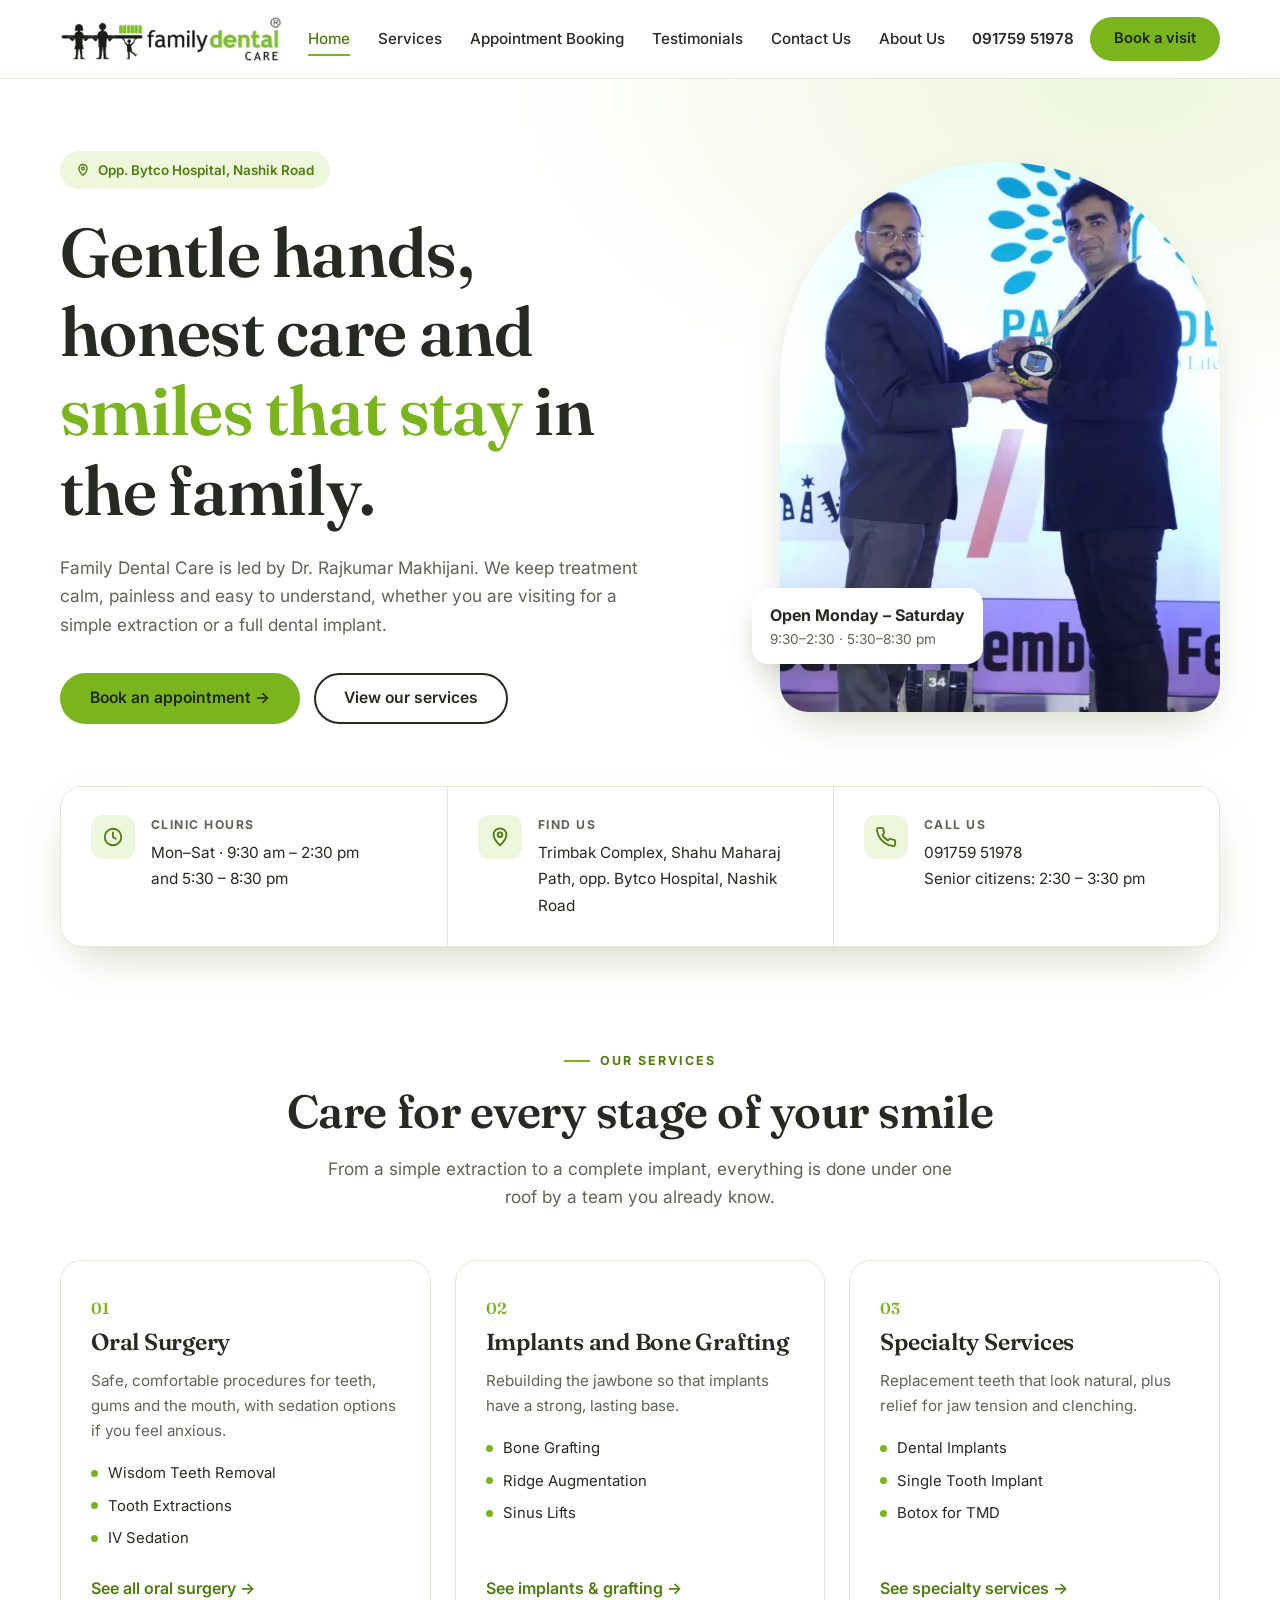
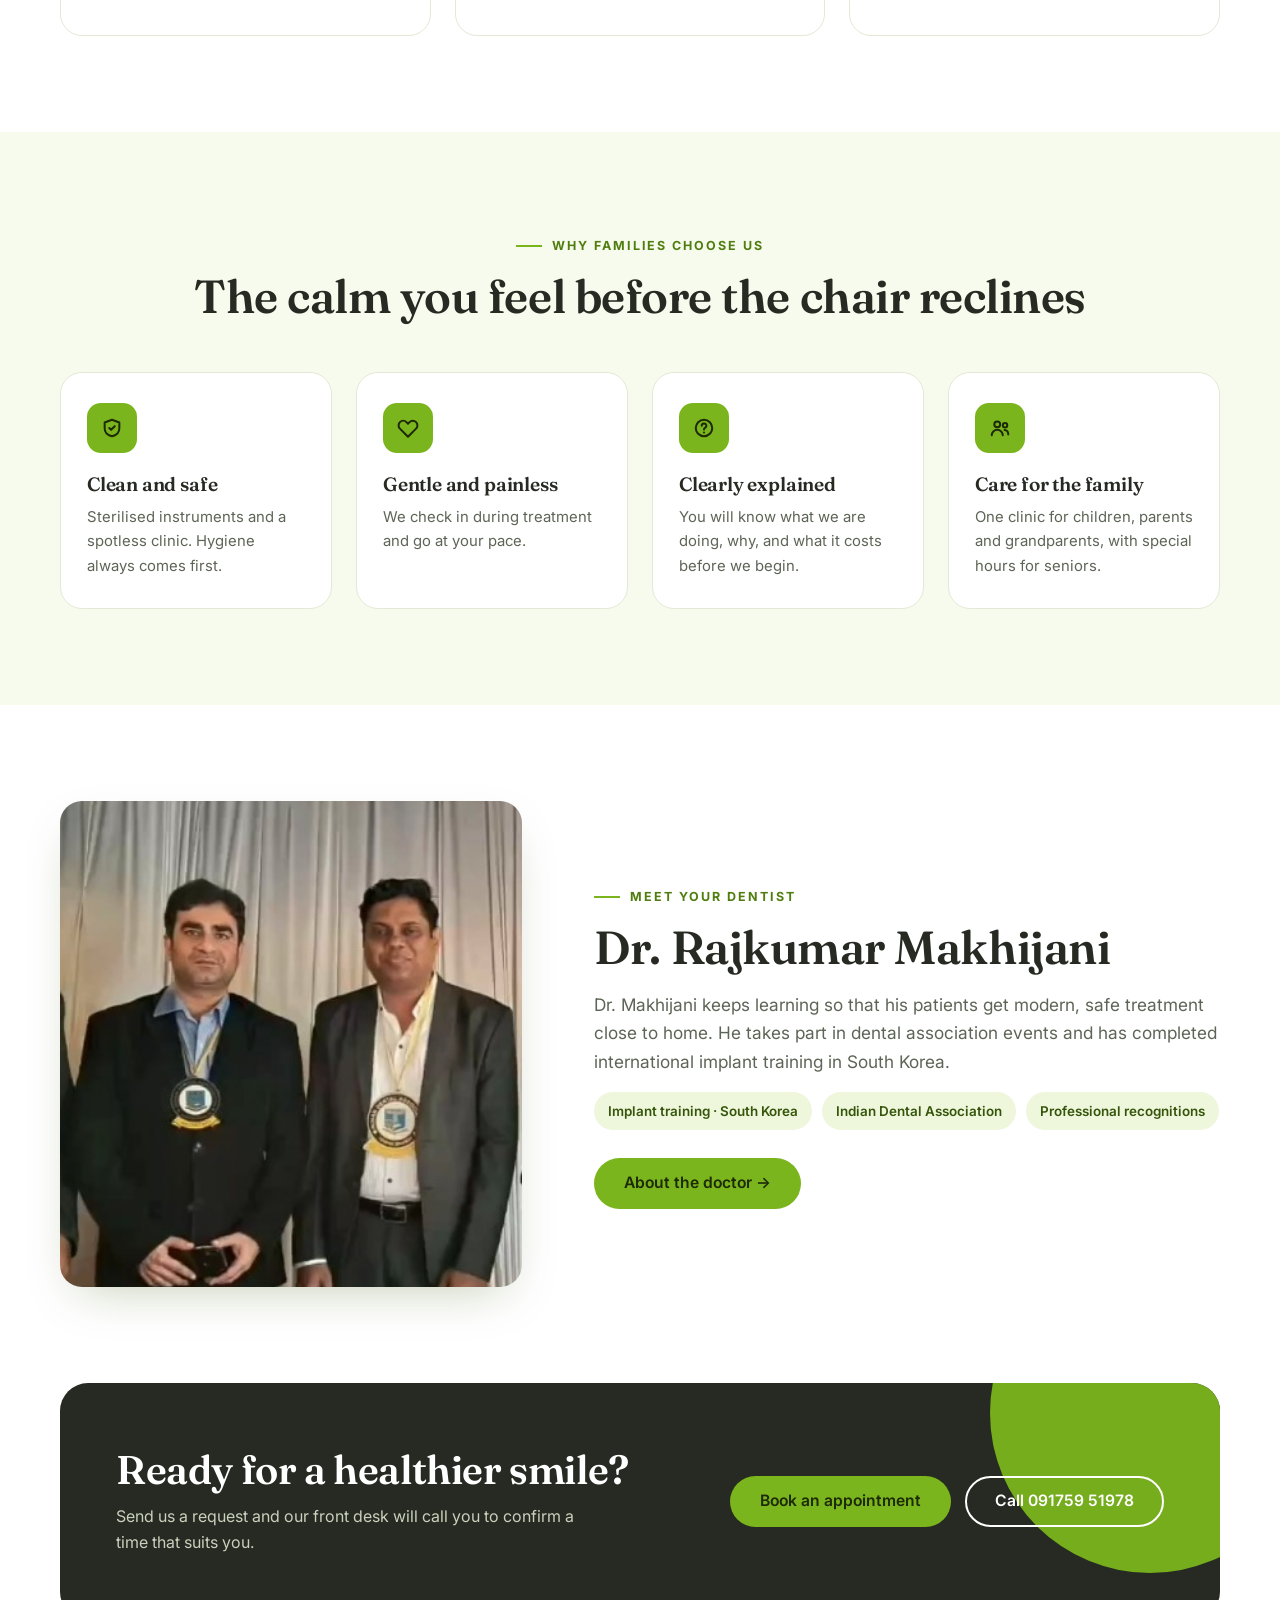
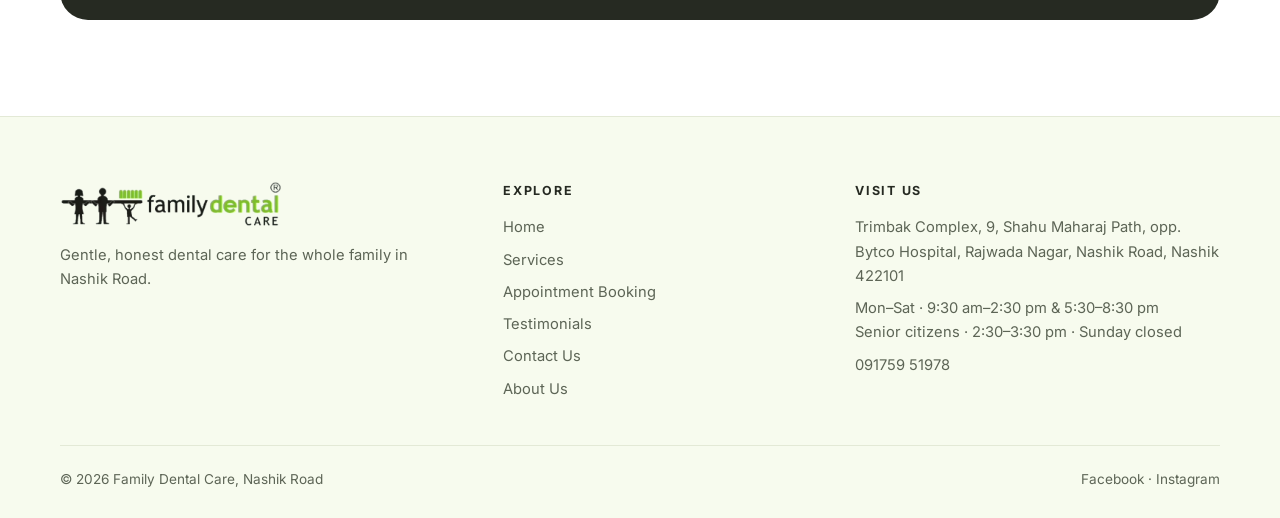
==== index.html @ 0eb4a784 "Add Family Dental Care Nashik website Six pages: Home, Services, Appointment Booking, Testimonials, " ====
<!doctype html>
<html lang="en">
<head>
<meta charset="utf-8">
<meta name="viewport" content="width=device-width, initial-scale=1">
<title>Family Dental Care · Dr. Rajkumar Makhijani · Nashik Road</title>
<meta name="description" content="Family Dental Care, Nashik Road — gentle, painless dental care by Dr. Rajkumar Makhijani. Implants, oral surgery, bone grafting and more.">
<link rel="icon" href="images/logo.png">
<link rel="preconnect" href="https://fonts.googleapis.com">
<link rel="preconnect" href="https://fonts.gstatic.com" crossorigin>
<link href="https://fonts.googleapis.com/css2?family=Fraunces:opsz,wght@9..144,500;9..144,600&family=Inter:wght@400;500;600;700&display=swap" rel="stylesheet">
<link rel="stylesheet" href="css/style.css">
<link rel="stylesheet" href="css/home.css">
</head>
<body>

<header class="site-header">
  <div class="wrap nav">
    <a href="index.html" class="brand" aria-label="Family Dental Care — home"><img src="images/logo.png" alt="Family Dental Care"></a>
    <nav class="site-nav" id="menu" aria-label="Main">
      <ul>
        <li><a href="index.html" aria-current="page">Home</a></li>
        <li><a href="services.html">Services</a></li>
        <li><a href="appointment.html">Appointment Booking</a></li>
        <li><a href="testimonials.html">Testimonials</a></li>
        <li><a href="contact.html">Contact Us</a></li>
        <li><a href="about.html">About Us</a></li>
      </ul>
    </nav>
    <div class="nav-cta">
      <a class="nav-phone" href="tel:+919175951978">091759 51978</a>
      <a class="btn btn-primary" href="appointment.html">Book a visit</a>
      <button class="burger" id="burger" aria-label="Menu" aria-expanded="false"><span></span><span></span><span></span></button>
    </div>
  </div>
</header>

<main>
  <!-- HERO -->
  <section class="hero">
    <div class="wrap hero-grid">
      <div>
        <span class="pin">
          <svg width="14" height="14" viewBox="0 0 24 24" fill="none" stroke="currentColor" stroke-width="2.4" stroke-linecap="round" stroke-linejoin="round" aria-hidden="true"><path d="M12 21s7-6.2 7-11.5A7 7 0 0 0 5 9.5C5 14.8 12 21 12 21z"/><circle cx="12" cy="9.5" r="2.5"/></svg>
          Opp. Bytco Hospital, Nashik Road
        </span>
        <h1>Gentle hands, honest care and <em>smiles that stay</em> in the family.</h1>
        <p class="lead">Family Dental Care is led by Dr. Rajkumar Makhijani. We keep treatment calm, painless and easy to understand, whether you are visiting for a simple extraction or a full dental implant.</p>
        <div class="btn-row">
          <a class="btn btn-primary" href="appointment.html">Book an appointment →</a>
          <a class="btn btn-ghost" href="services.html">View our services</a>
        </div>
      </div>
      <div class="hero-photo">
        <div class="frame"><img src="images/doctor-award.jpg" alt="Receiving a professional recognition at a dental event"></div>
        <div class="chip"><b>Open Monday – Saturday</b>9:30–2:30 · 5:30–8:30 pm</div>
      </div>
    </div>
  </section>

  <!-- INFO STRIP -->
  <section class="strip">
    <div class="wrap">
      <div class="strip-grid">
        <div class="strip-item">
          <div class="ic"><svg viewBox="0 0 24 24" fill="none" stroke="currentColor" stroke-width="2" stroke-linecap="round" stroke-linejoin="round" aria-hidden="true"><circle cx="12" cy="12" r="9"/><path d="M12 7v5l3 2"/></svg></div>
          <div><b>Clinic hours</b><span>Mon–Sat · 9:30 am – 2:30 pm<br>and 5:30 – 8:30 pm</span></div>
        </div>
        <div class="strip-item">
          <div class="ic"><svg viewBox="0 0 24 24" fill="none" stroke="currentColor" stroke-width="2" stroke-linecap="round" stroke-linejoin="round" aria-hidden="true"><path d="M12 21s7-6.2 7-11.5A7 7 0 0 0 5 9.5C5 14.8 12 21 12 21z"/><circle cx="12" cy="9.5" r="2.5"/></svg></div>
          <div><b>Find us</b><span>Trimbak Complex, Shahu Maharaj Path, opp. Bytco Hospital, Nashik Road</span></div>
        </div>
        <div class="strip-item">
          <div class="ic"><svg viewBox="0 0 24 24" fill="none" stroke="currentColor" stroke-width="2" stroke-linecap="round" stroke-linejoin="round" aria-hidden="true"><path d="M22 16.9v3a2 2 0 0 1-2.2 2 19.8 19.8 0 0 1-8.6-3.1 19.5 19.5 0 0 1-6-6A19.8 19.8 0 0 1 2.1 4.2 2 2 0 0 1 4.1 2h3a2 2 0 0 1 2 1.7c.1 1 .4 1.9.7 2.8a2 2 0 0 1-.5 2.1L8.1 9.9a16 16 0 0 0 6 6l1.3-1.3a2 2 0 0 1 2.1-.4c.9.3 1.8.6 2.8.7a2 2 0 0 1 1.7 2z"/></svg></div>
          <div><b>Call us</b><span><a href="tel:+919175951978">091759 51978</a><br>Senior citizens: 2:30 – 3:30 pm</span></div>
        </div>
      </div>
    </div>
  </section>

  <!-- SERVICES -->
  <section id="services">
    <div class="wrap">
      <div class="sec-head center reveal">
        <span class="eyebrow">Our services</span>
        <h2>Care for every stage of your smile</h2>
        <p class="lead">From a simple extraction to a complete implant, everything is done under one roof by a team you already know.</p>
      </div>
      <div class="cat-grid">
        <article class="cat reveal">
          <span class="num">01</span>
          <h3>Oral Surgery</h3>
          <p>Safe, comfortable procedures for teeth, gums and the mouth, with sedation options if you feel anxious.</p>
          <ul>
            <li>Wisdom Teeth Removal</li>
            <li>Tooth Extractions</li>
            <li>IV Sedation</li>
          </ul>
          <a href="services.html#oral-surgery">See all oral surgery →</a>
        </article>
        <article class="cat reveal">
          <span class="num">02</span>
          <h3>Implants and Bone Grafting</h3>
          <p>Rebuilding the jawbone so that implants have a strong, lasting base.</p>
          <ul>
            <li>Bone Grafting</li>
            <li>Ridge Augmentation</li>
            <li>Sinus Lifts</li>
          </ul>
          <a href="services.html#implants-bone">See implants &amp; grafting →</a>
        </article>
        <article class="cat reveal">
          <span class="num">03</span>
          <h3>Specialty Services</h3>
          <p>Replacement teeth that look natural, plus relief for jaw tension and clenching.</p>
          <ul>
            <li>Dental Implants</li>
            <li>Single Tooth Implant</li>
            <li>Botox for TMD</li>
          </ul>
          <a href="services.html#specialty">See specialty services →</a>
        </article>
      </div>
    </div>
  </section>

  <!-- PROMISE -->
  <section class="promise">
    <div class="wrap">
      <div class="sec-head center reveal">
        <span class="eyebrow">Why families choose us</span>
        <h2>The calm you feel before the chair reclines</h2>
      </div>
      <div class="p-grid">
        <div class="p-card reveal">
          <div class="ic"><svg viewBox="0 0 24 24" fill="none" stroke="currentColor" stroke-width="2.2" stroke-linecap="round" stroke-linejoin="round" aria-hidden="true"><path d="M12 3l8 3v6c0 4.5-3.2 8-8 9-4.8-1-8-4.5-8-9V6l8-3z"/><path d="M9 12l2 2 4-4"/></svg></div>
          <h3>Clean and safe</h3>
          <p>Sterilised instruments and a spotless clinic. Hygiene always comes first.</p>
        </div>
        <div class="p-card reveal">
          <div class="ic"><svg viewBox="0 0 24 24" fill="none" stroke="currentColor" stroke-width="2.2" stroke-linecap="round" stroke-linejoin="round" aria-hidden="true"><path d="M20.8 5.6a5 5 0 0 0-7.1 0L12 7.3l-1.7-1.7a5 5 0 0 0-7.1 7.1L12 21.5l8.8-8.8a5 5 0 0 0 0-7.1z"/></svg></div>
          <h3>Gentle and painless</h3>
          <p>We check in during treatment and go at your pace.</p>
        </div>
        <div class="p-card reveal">
          <div class="ic"><svg viewBox="0 0 24 24" fill="none" stroke="currentColor" stroke-width="2.2" stroke-linecap="round" stroke-linejoin="round" aria-hidden="true"><circle cx="12" cy="12" r="9"/><path d="M9.5 9.5a2.5 2.5 0 1 1 3.5 2.3c-.7.4-1 .9-1 1.7"/><path d="M12 17h.01"/></svg></div>
          <h3>Clearly explained</h3>
          <p>You will know what we are doing, why, and what it costs before we begin.</p>
        </div>
        <div class="p-card reveal">
          <div class="ic"><svg viewBox="0 0 24 24" fill="none" stroke="currentColor" stroke-width="2.2" stroke-linecap="round" stroke-linejoin="round" aria-hidden="true"><circle cx="9" cy="8" r="3.2"/><path d="M3 20c0-3.3 2.7-6 6-6s6 2.7 6 6"/><circle cx="17.5" cy="9" r="2.4"/><path d="M17 14.2c2.4.2 4 2 4 4.8"/></svg></div>
          <h3>Care for the family</h3>
          <p>One clinic for children, parents and grandparents, with special hours for seniors.</p>
        </div>
      </div>
    </div>
  </section>

  <!-- DOCTOR -->
  <section>
    <div class="wrap doc-grid">
      <div class="doc-photo reveal"><img src="images/doctor-ida.jpg" alt="Doctors at a dental association event" style="object-position:30% 25%"></div>
      <div class="reveal">
        <span class="eyebrow">Meet your dentist</span>
        <h2>Dr. Rajkumar Makhijani</h2>
        <p class="lead">Dr. Makhijani keeps learning so that his patients get modern, safe treatment close to home. He takes part in dental association events and has completed international implant training in South Korea.</p>
        <div class="ach">
          <span>Implant training · South Korea</span>
          <span>Indian Dental Association</span>
          <span>Professional recognitions</span>
        </div>
        <div class="btn-row">
          <a class="btn btn-primary" href="about.html">About the doctor →</a>
        </div>
      </div>
    </div>
  </section>

  <!-- CTA -->
  <section class="cta">
    <div class="wrap">
      <div class="cta-box">
        <div>
          <h2>Ready for a healthier smile?</h2>
          <p>Send us a request and our front desk will call you to confirm a time that suits you.</p>
        </div>
        <div class="btn-row">
          <a class="btn btn-primary" href="appointment.html">Book an appointment</a>
          <a class="btn btn-ghost" href="tel:+919175951978">Call 091759 51978</a>
        </div>
      </div>
    </div>
  </section>
</main>

<footer class="site-footer">
  <div class="wrap">
    <div class="foot-grid">
      <div>
        <img src="images/logo.png" alt="Family Dental Care">
        <p>Gentle, honest dental care for the whole family in Nashik Road.</p>
      </div>
      <div>
        <h4>Explore</h4>
        <ul>
          <li><a href="index.html">Home</a></li>
          <li><a href="services.html">Services</a></li>
          <li><a href="appointment.html">Appointment Booking</a></li>
          <li><a href="testimonials.html">Testimonials</a></li>
          <li><a href="contact.html">Contact Us</a></li>
          <li><a href="about.html">About Us</a></li>
        </ul>
      </div>
      <div>
        <h4>Visit us</h4>
        <ul>
          <li>Trimbak Complex, 9, Shahu Maharaj Path, opp. Bytco Hospital, Rajwada Nagar, Nashik Road, Nashik 422101</li>
          <li>Mon–Sat · 9:30 am–2:30 pm &amp; 5:30–8:30 pm<br>Senior citizens · 2:30–3:30 pm · Sunday closed</li>
          <li><a href="tel:+919175951978">091759 51978</a></li>
        </ul>
      </div>
    </div>
    <div class="foot-bottom">
      <span>© <span id="yr">2026</span> Family Dental Care, Nashik Road</span>
      <span><a href="https://www.facebook.com/fdcnashik/" target="_blank" rel="noopener">Facebook</a> · <a href="https://www.instagram.com/drrajkumarmakhijani" target="_blank" rel="noopener">Instagram</a></span>
    </div>
  </div>
</footer>

<a class="btn btn-primary float-call" href="tel:+919175951978">Call to book · 091759 51978</a>
<script src="js/main.js"></script>
</body>
</html>
---- css/style.css ----
/* Family Dental Care — shared styles (all pages) */
:root{
  --green:#7ab51d;
  --green-dark:#4f7d0e;
  --green-soft:#eef6dc;
  --green-wash:#f7fbee;
  --ink:#262a22;
  --muted:#5d6556;
  --line:#e3e9d6;
  --white:#fff;
  --radius:22px;
  --shadow:0 18px 50px -20px rgba(60,90,10,.35);
}
*{box-sizing:border-box;margin:0;padding:0}
html{scroll-behavior:smooth}
body{font-family:Inter,system-ui,sans-serif;color:var(--ink);background:var(--white);line-height:1.65;-webkit-font-smoothing:antialiased}
img,svg{max-width:100%;display:block}
a{color:inherit;text-decoration:none}
h1,h2,h3{font-family:Fraunces,Georgia,serif;font-weight:600;line-height:1.15;letter-spacing:-.01em}
.wrap{width:min(1160px,100% - 48px);margin:0 auto}
section{padding:96px 0}
.eyebrow{font-size:.78rem;font-weight:700;letter-spacing:.16em;text-transform:uppercase;color:var(--green-dark);display:inline-flex;align-items:center;gap:10px}
.eyebrow::before{content:"";width:26px;height:2px;background:var(--green)}
h2{font-size:clamp(2rem,4vw,2.9rem);margin:14px 0 16px}
.lead{color:var(--muted);font-size:1.08rem;max-width:60ch}
.center{text-align:center}
.center .lead{margin-inline:auto}
.center .eyebrow{justify-content:center}
.sec-head{margin-bottom:48px}

/* buttons */
.btn{display:inline-flex;align-items:center;justify-content:center;gap:10px;padding:14px 28px;border-radius:999px;font-weight:600;font-size:.98rem;border:2px solid transparent;cursor:pointer;transition:.2s;font-family:inherit;line-height:1.2}
.btn-primary{background:var(--green);color:#1d2a05}
.btn-primary:hover{background:#6aa216;transform:translateY(-2px);box-shadow:0 10px 24px -10px rgba(90,140,10,.7)}
.btn-ghost{border-color:var(--ink);color:var(--ink);background:transparent}
.btn-ghost:hover{background:var(--ink);color:#fff}
.btn-dark{background:var(--ink);color:#fff}
.btn-dark:hover{background:#000}
.btn-row{display:flex;gap:14px;flex-wrap:wrap}

/* header */
.site-header{position:sticky;top:0;z-index:50;background:rgba(255,255,255,.94);backdrop-filter:blur(12px);border-bottom:1px solid var(--line)}
.nav{display:flex;align-items:center;justify-content:space-between;gap:24px;height:78px}
.brand img{height:46px;width:auto}
.site-nav ul{display:flex;gap:28px;list-style:none;font-size:.95rem;font-weight:500}
.site-nav a{white-space:nowrap;padding:6px 0;border-bottom:2px solid transparent;transition:.15s}
.site-nav a:hover{color:var(--green-dark)}
.site-nav a[aria-current="page"]{color:var(--green-dark);border-bottom-color:var(--green)}
.nav-cta{display:flex;align-items:center;gap:16px}
.nav-phone{font-weight:600;font-size:.95rem;white-space:nowrap}
.nav-cta .btn{padding:11px 22px;font-size:.92rem;white-space:nowrap}
.burger{display:none;background:none;border:0;width:44px;height:44px;cursor:pointer}
.burger span{display:block;width:24px;height:2px;background:var(--ink);margin:5px auto;transition:.2s}

/* footer */
.site-footer{background:var(--green-wash);border-top:1px solid var(--line);padding:64px 0 28px;font-size:.92rem;color:var(--muted)}
.foot-grid{display:grid;grid-template-columns:1.3fr 1fr 1.2fr;gap:48px}
.foot-grid img{height:46px;width:auto;margin-bottom:16px}
.foot-grid h4{font-size:.78rem;letter-spacing:.14em;text-transform:uppercase;color:var(--ink);margin-bottom:14px}
.foot-grid ul{list-style:none;display:grid;gap:8px}
.foot-grid a:hover{color:var(--green-dark)}
.foot-bottom{border-top:1px solid var(--line);margin-top:44px;padding-top:22px;font-size:.85rem;display:flex;justify-content:space-between;gap:12px;flex-wrap:wrap}
.float-call{display:none}

/* reveal */
.reveal{opacity:0;transform:translateY(24px);transition:opacity .7s,transform .7s}
.reveal.in{opacity:1;transform:none}

@media(max-width:1240px){
  .nav-phone{display:none}
  .site-nav ul{gap:22px}
}
@media(max-width:1060px){
  section{padding:68px 0}
  .site-nav{position:absolute;top:78px;left:0;right:0;background:#fff;border-bottom:1px solid var(--line);display:none}
  .site-nav.open{display:block}
  .site-nav ul{flex-direction:column;gap:0;padding:8px 24px 20px}
  .site-nav li a{display:block;padding:15px 0;border-bottom:1px solid var(--line)}
  .site-nav a[aria-current="page"]{border-bottom-color:var(--line)}
  .burger{display:block}
  .nav-cta .btn{display:none}
  .foot-grid{grid-template-columns:1fr;gap:34px}
  .float-call{display:flex;position:fixed;bottom:16px;left:16px;right:16px;z-index:60;box-shadow:0 14px 30px -10px rgba(0,0,0,.45)}
  .site-footer{padding-bottom:90px}
}
@media(prefers-reduced-motion:reduce){.reveal{opacity:1;transform:none}html{scroll-behavior:auto}}
---- css/home.css ----
/* Home page */
.hero{padding:72px 0 96px;background:radial-gradient(900px 520px at 88% 0,var(--green-soft),transparent 70%),var(--white);overflow:hidden}
.hero-grid{display:grid;grid-template-columns:1.1fr .9fr;gap:64px;align-items:center}
.pin{display:inline-flex;gap:8px;align-items:center;background:var(--green-soft);color:var(--green-dark);padding:8px 16px;border-radius:999px;font-size:.84rem;font-weight:600}
.hero h1{font-size:clamp(2.5rem,5.4vw,4.3rem);margin:24px 0}
.hero h1 em{font-style:normal;color:var(--green)}
.hero .lead{margin-bottom:34px}
.hero-photo{position:relative;max-width:440px;margin-left:auto;width:100%}
.hero-photo .frame{border-radius:220px 220px 28px 28px;overflow:hidden;box-shadow:var(--shadow);aspect-ratio:4/5;background:var(--green-soft)}
.hero-photo img{width:100%;height:100%;object-fit:cover;object-position:50% 20%}
.chip{position:absolute;left:-28px;bottom:48px;background:#fff;border-radius:16px;padding:14px 18px;box-shadow:0 14px 34px -12px rgba(30,50,0,.35);font-size:.85rem;color:var(--muted)}
.chip b{display:block;font-size:1rem;color:var(--ink)}

/* info strip */
.strip{padding:0;margin-top:-34px;position:relative;z-index:2}
.strip-grid{display:grid;grid-template-columns:repeat(3,1fr);background:#fff;border:1px solid var(--line);border-radius:var(--radius);box-shadow:var(--shadow)}
.strip-item{padding:28px 30px;display:flex;gap:16px;align-items:flex-start}
.strip-item + .strip-item{border-left:1px solid var(--line)}
.ic{width:44px;height:44px;border-radius:12px;background:var(--green-soft);color:var(--green-dark);display:grid;place-items:center;flex:none}
.ic svg{width:22px;height:22px}
.strip-item b{display:block;font-size:.76rem;letter-spacing:.12em;text-transform:uppercase;color:var(--muted);margin-bottom:4px}
.strip-item span{font-size:.96rem}

/* service categories */
.cat-grid{display:grid;grid-template-columns:repeat(3,1fr);gap:24px}
.cat{border:1px solid var(--line);border-radius:var(--radius);padding:34px 30px;background:#fff;transition:.25s;display:flex;flex-direction:column}
.cat:hover{transform:translateY(-6px);box-shadow:var(--shadow);border-color:var(--green)}
.cat .num{font-family:Fraunces,serif;color:var(--green);font-weight:600}
.cat h3{font-size:1.45rem;margin:8px 0 12px}
.cat p{color:var(--muted);font-size:.95rem;margin-bottom:18px}
.cat ul{list-style:none;display:grid;gap:8px;font-size:.93rem;margin-bottom:24px}
.cat li{display:flex;gap:10px;align-items:center}
.cat li::before{content:"";width:7px;height:7px;border-radius:50%;background:var(--green);flex:none}
.cat a{margin-top:auto;font-weight:600;color:var(--green-dark)}
.cat a:hover{text-decoration:underline}

/* promise */
.promise{background:var(--green-wash)}
.p-grid{display:grid;grid-template-columns:repeat(4,1fr);gap:24px}
.p-card{padding:30px 26px;border-radius:var(--radius);background:#fff;border:1px solid var(--line)}
.p-card .ic{background:var(--green);color:#1d2a05;width:50px;height:50px;border-radius:14px;margin-bottom:20px}
.p-card h3{font-size:1.2rem;margin-bottom:10px}
.p-card p{font-size:.93rem;color:var(--muted)}

/* doctor teaser */
.doc-grid{display:grid;grid-template-columns:.85fr 1.15fr;gap:72px;align-items:center}
.doc-photo{border-radius:var(--radius);overflow:hidden;box-shadow:var(--shadow);aspect-ratio:1/1.05}
.doc-photo img{width:100%;height:100%;object-fit:cover}
.doc-grid .lead{margin-bottom:16px}
.doc-grid .btn-row{margin-top:28px}
.ach{display:flex;gap:10px;flex-wrap:wrap;margin-top:6px}
.ach span{background:var(--green-soft);color:#35560a;font-size:.84rem;font-weight:600;padding:8px 14px;border-radius:999px}

/* CTA band */
.cta{padding:0 0 96px}
.cta-box{background:var(--ink);color:#fff;border-radius:28px;padding:64px 56px;display:flex;justify-content:space-between;align-items:center;gap:32px;flex-wrap:wrap;position:relative;overflow:hidden}
.cta-box::before{content:"";position:absolute;width:320px;height:320px;border-radius:50%;background:var(--green);right:-90px;top:-130px;opacity:.95}
.cta-box > *{position:relative}
.cta-box h2{color:#fff;margin:0 0 10px;font-size:clamp(1.8rem,3.4vw,2.5rem)}
.cta-box p{color:#c9d1bd;max-width:46ch}
.cta-box .btn-ghost{border-color:#fff;color:#fff}
.cta-box .btn-ghost:hover{background:#fff;color:var(--ink)}

@media(max-width:960px){
  .hero-grid,.doc-grid{grid-template-columns:1fr;gap:48px}
  .hero-photo{margin:0 auto;max-width:380px}
  .chip{left:-8px}
  .strip-grid,.cat-grid{grid-template-columns:1fr}
  .strip-item + .strip-item{border-left:0;border-top:1px solid var(--line)}
  .p-grid{grid-template-columns:1fr 1fr}
  .doc-photo{max-width:460px}
  .cta-box{padding:44px 30px}
}
@media(max-width:600px){
  .p-grid{grid-template-columns:1fr}
  .hero{padding:48px 0 80px}
}
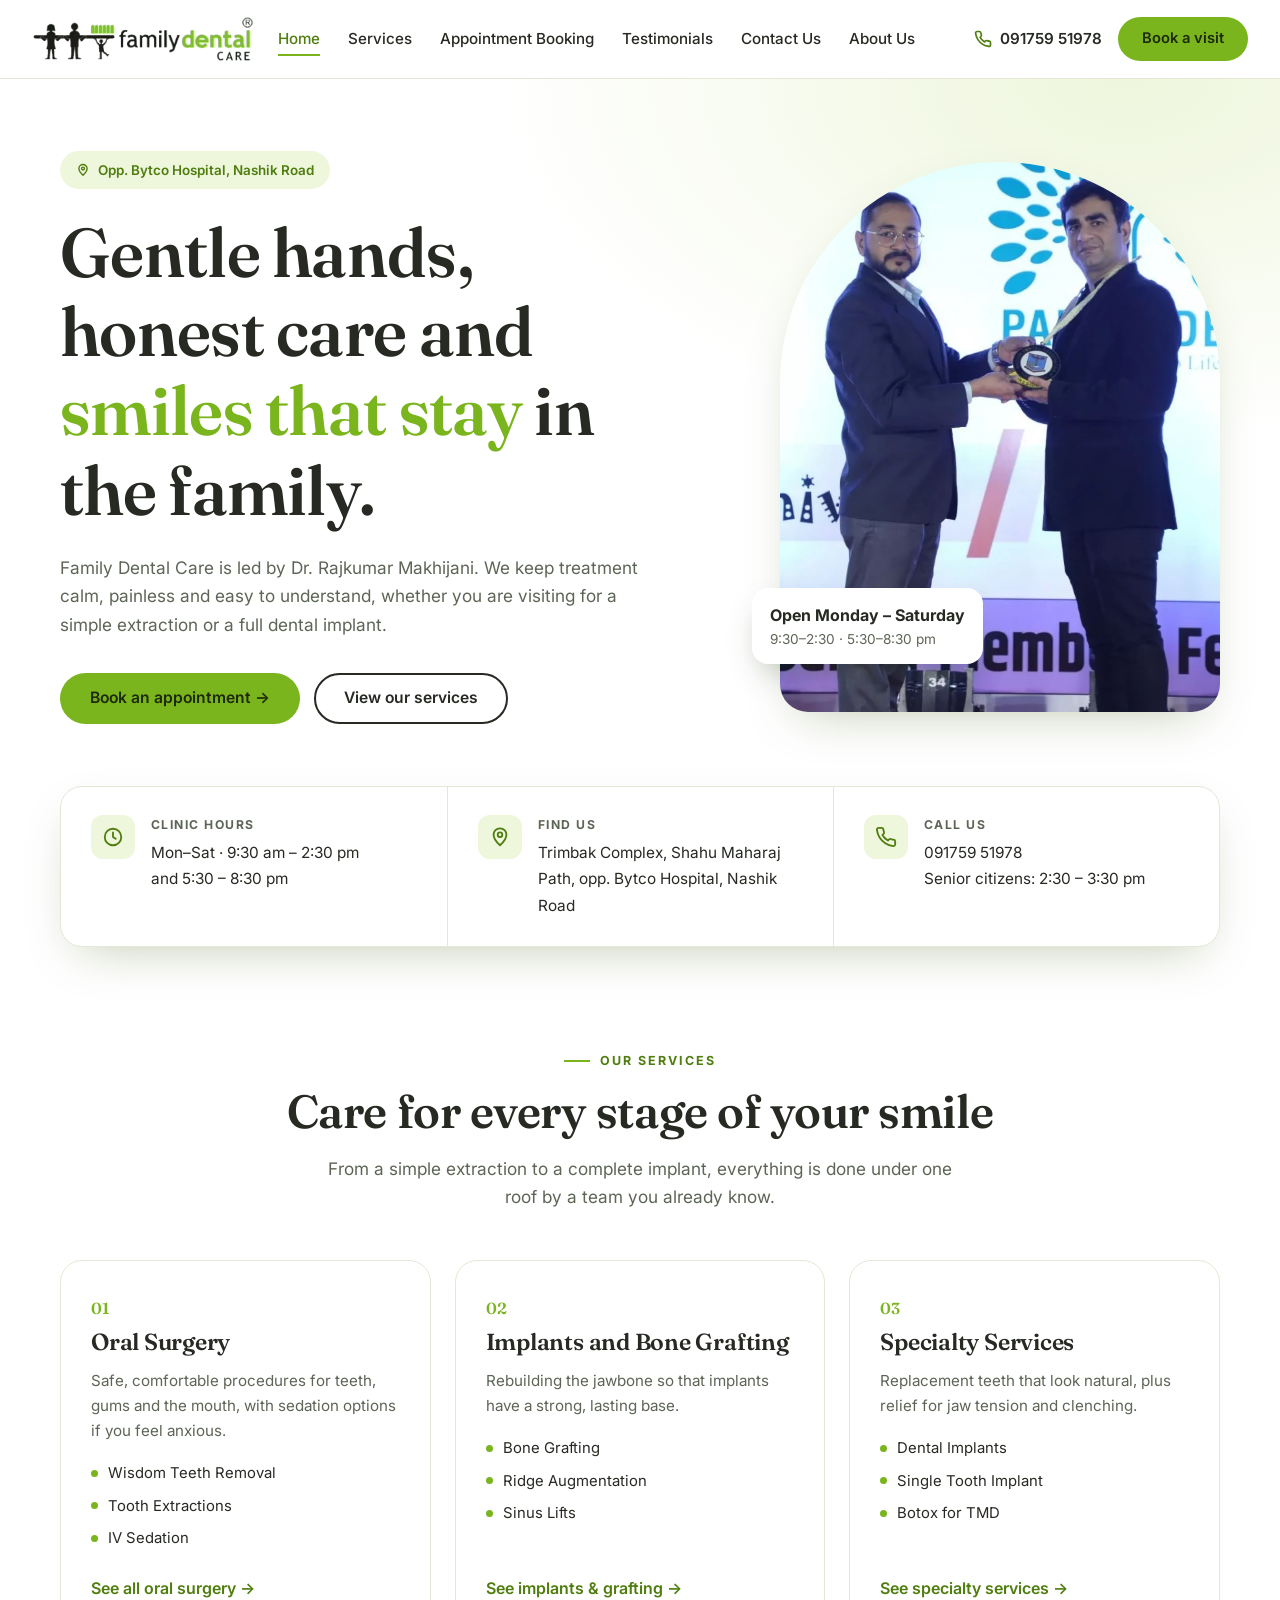
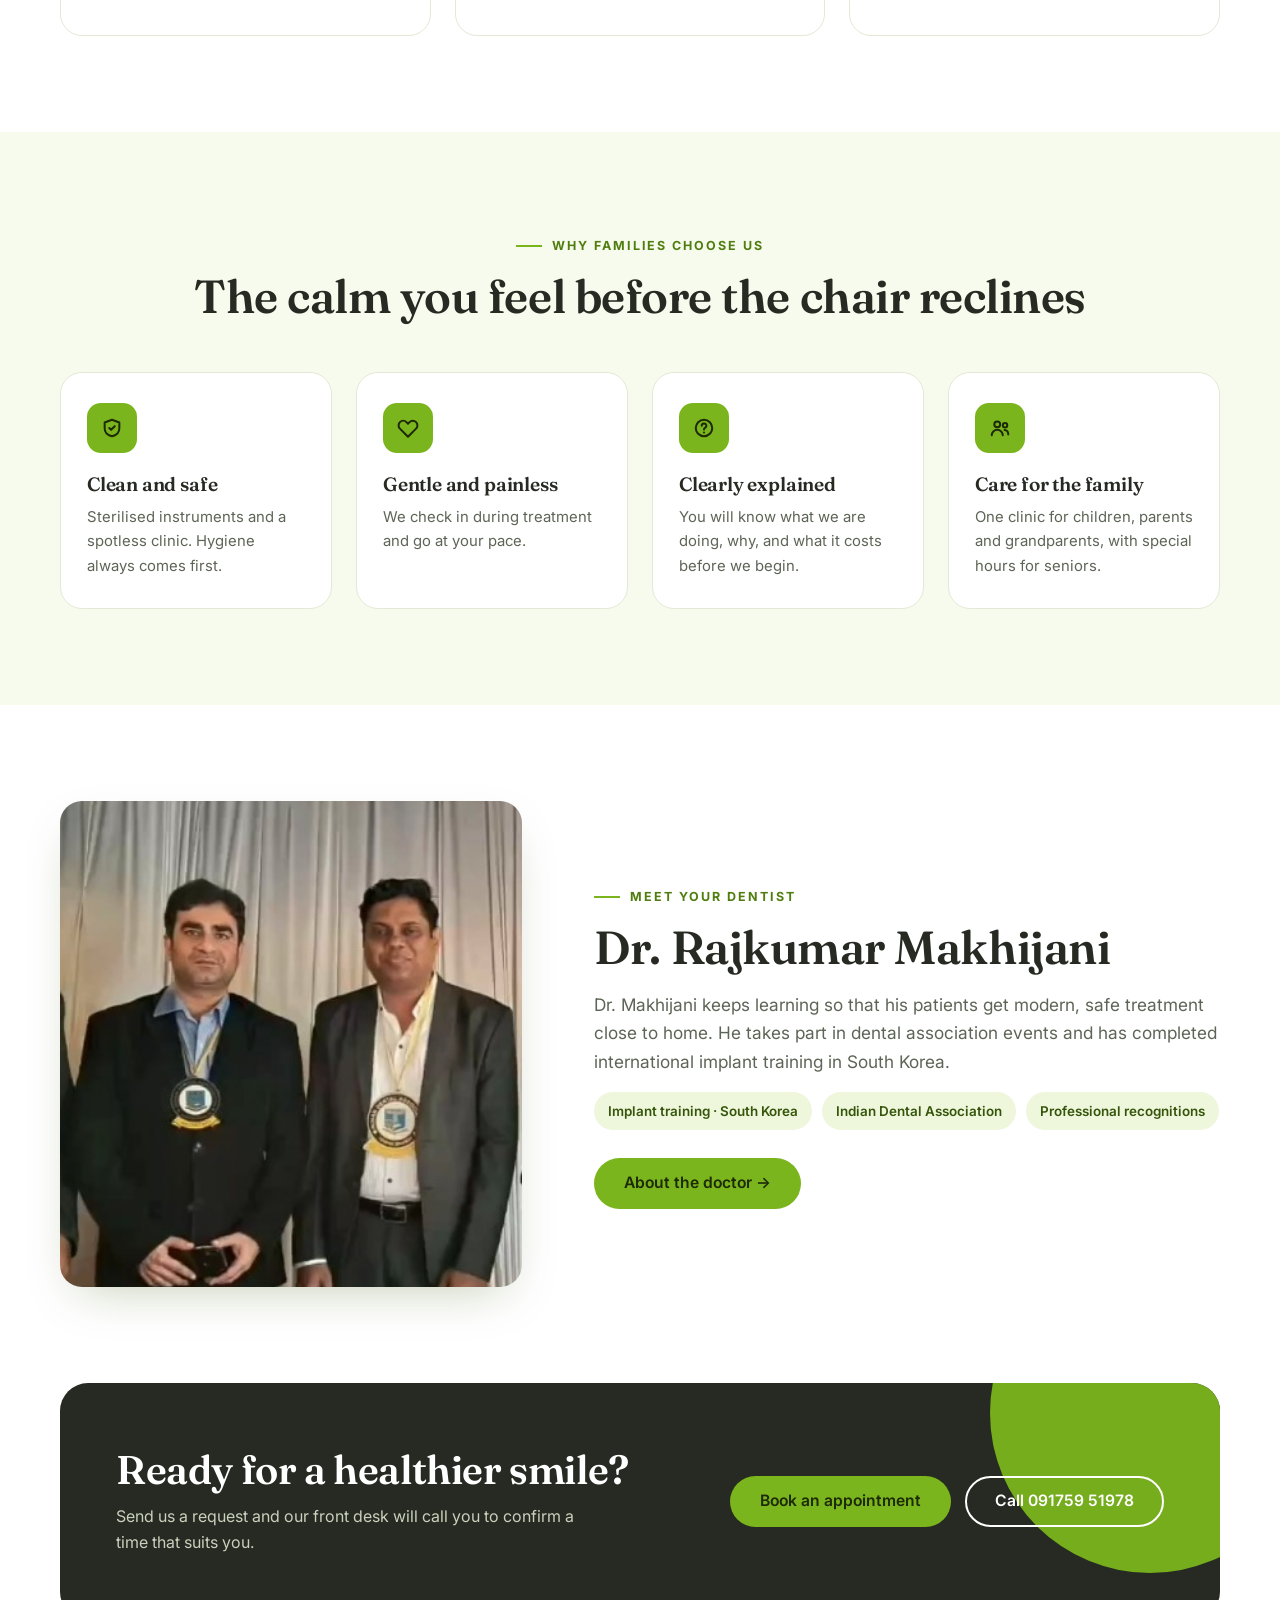
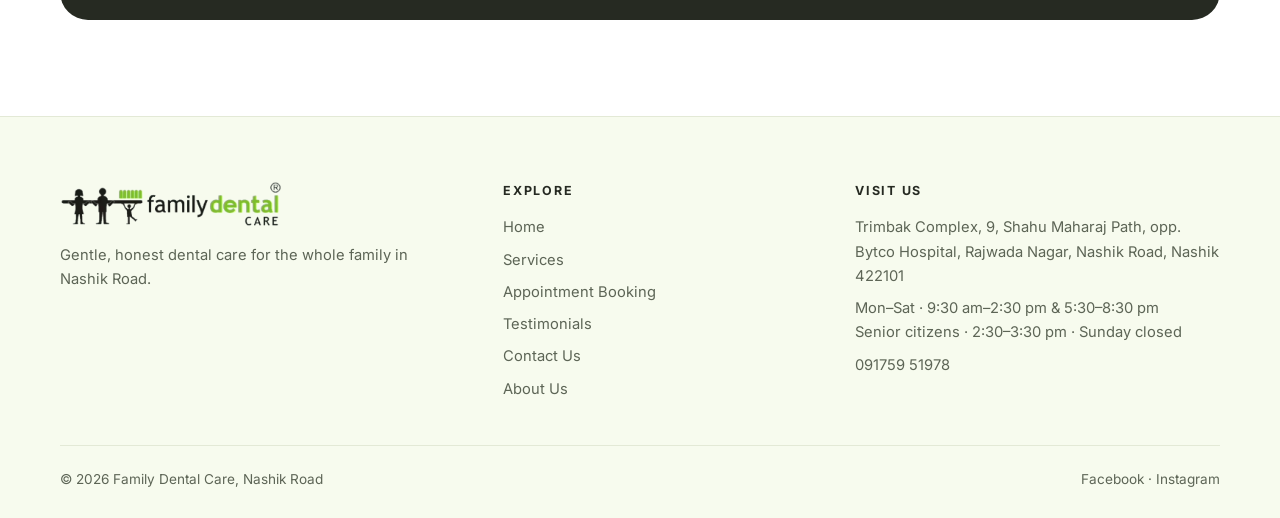
==== commit c5157d5f: "Header: move phone and Book button to far right, add call icon Co-Authored-By: Claude Sonnet 5.5 <no" ====
--- a/index.html
+++ b/index.html
@@ -28,7 +28,7 @@
       </ul>
     </nav>
     <div class="nav-cta">
-      <a class="nav-phone" href="tel:+919175951978">091759 51978</a>
+      <a class="nav-phone" href="tel:+919175951978"><svg width="18" height="18" viewBox="0 0 24 24" fill="none" stroke="currentColor" stroke-width="2.2" stroke-linecap="round" stroke-linejoin="round" aria-hidden="true"><path d="M22 16.9v3a2 2 0 0 1-2.2 2 19.8 19.8 0 0 1-8.6-3.1 19.5 19.5 0 0 1-6-6A19.8 19.8 0 0 1 2.1 4.2 2 2 0 0 1 4.1 2h3a2 2 0 0 1 2 1.7c.1 1 .4 1.9.7 2.8a2 2 0 0 1-.5 2.1L8.1 9.9a16 16 0 0 0 6 6l1.3-1.3a2 2 0 0 1 2.1-.4c.9.3 1.8.6 2.8.7a2 2 0 0 1 1.7 2z"/></svg>091759 51978</a>
       <a class="btn btn-primary" href="appointment.html">Book a visit</a>
       <button class="burger" id="burger" aria-label="Menu" aria-expanded="false"><span></span><span></span><span></span></button>
     </div>
--- a/css/style.css
+++ b/css/style.css
@@ -40,14 +40,16 @@
 
 /* header */
 .site-header{position:sticky;top:0;z-index:50;background:rgba(255,255,255,.94);backdrop-filter:blur(12px);border-bottom:1px solid var(--line)}
+.site-header .wrap.nav{width:calc(100% - 64px);max-width:1800px}
 .nav{display:flex;align-items:center;justify-content:space-between;gap:24px;height:78px}
 .brand img{height:46px;width:auto}
 .site-nav ul{display:flex;gap:28px;list-style:none;font-size:.95rem;font-weight:500}
 .site-nav a{white-space:nowrap;padding:6px 0;border-bottom:2px solid transparent;transition:.15s}
 .site-nav a:hover{color:var(--green-dark)}
 .site-nav a[aria-current="page"]{color:var(--green-dark);border-bottom-color:var(--green)}
-.nav-cta{display:flex;align-items:center;gap:16px}
-.nav-phone{font-weight:600;font-size:.95rem;white-space:nowrap}
+.nav-cta{display:flex;align-items:center;gap:16px;margin-left:auto}
+.nav-phone{font-weight:600;font-size:.95rem;white-space:nowrap;display:inline-flex;align-items:center;gap:8px}
+.nav-phone svg{color:var(--green-dark)}
 .nav-cta .btn{padding:11px 22px;font-size:.92rem;white-space:nowrap}
 .burger{display:none;background:none;border:0;width:44px;height:44px;cursor:pointer}
 .burger span{display:block;width:24px;height:2px;background:var(--ink);margin:5px auto;transition:.2s}
@@ -66,7 +68,7 @@
 .reveal{opacity:0;transform:translateY(24px);transition:opacity .7s,transform .7s}
 .reveal.in{opacity:1;transform:none}
 
-@media(max-width:1240px){
+@media(max-width:1180px){
   .nav-phone{display:none}
   .site-nav ul{gap:22px}
 }
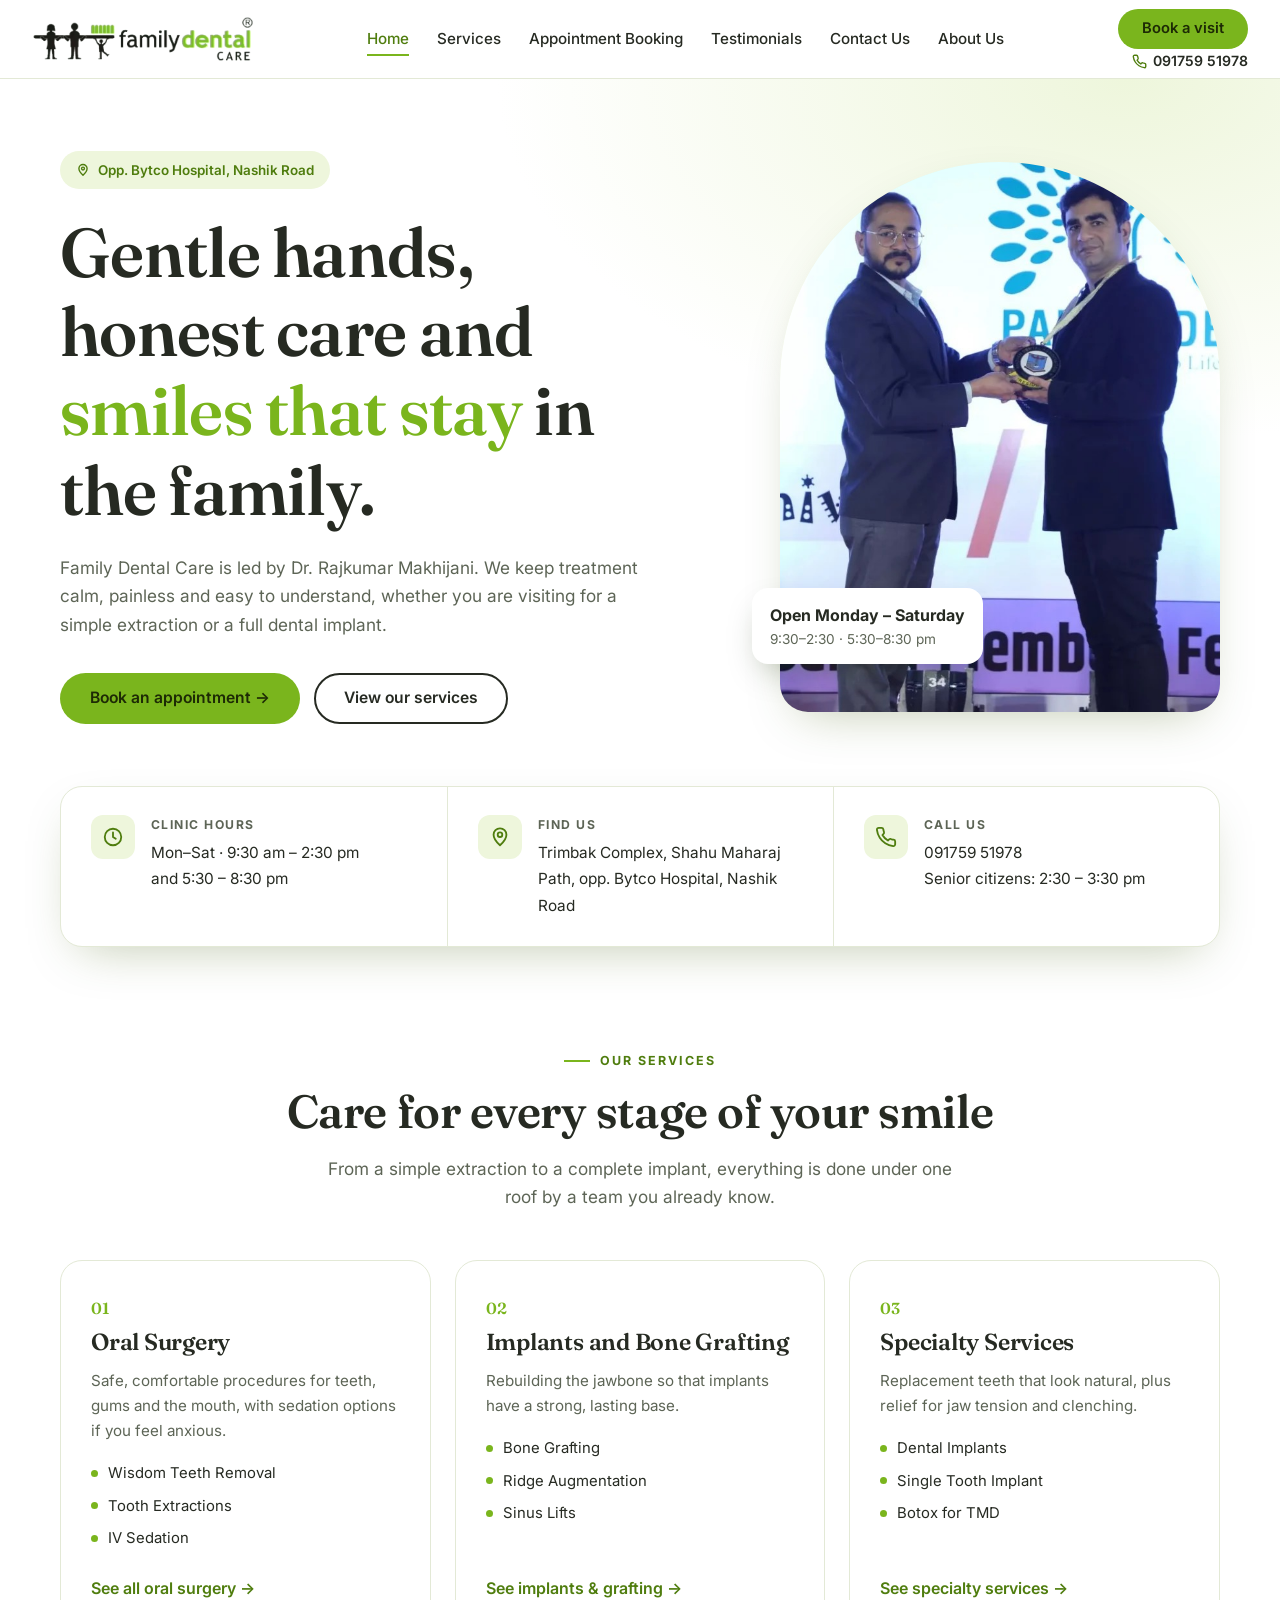
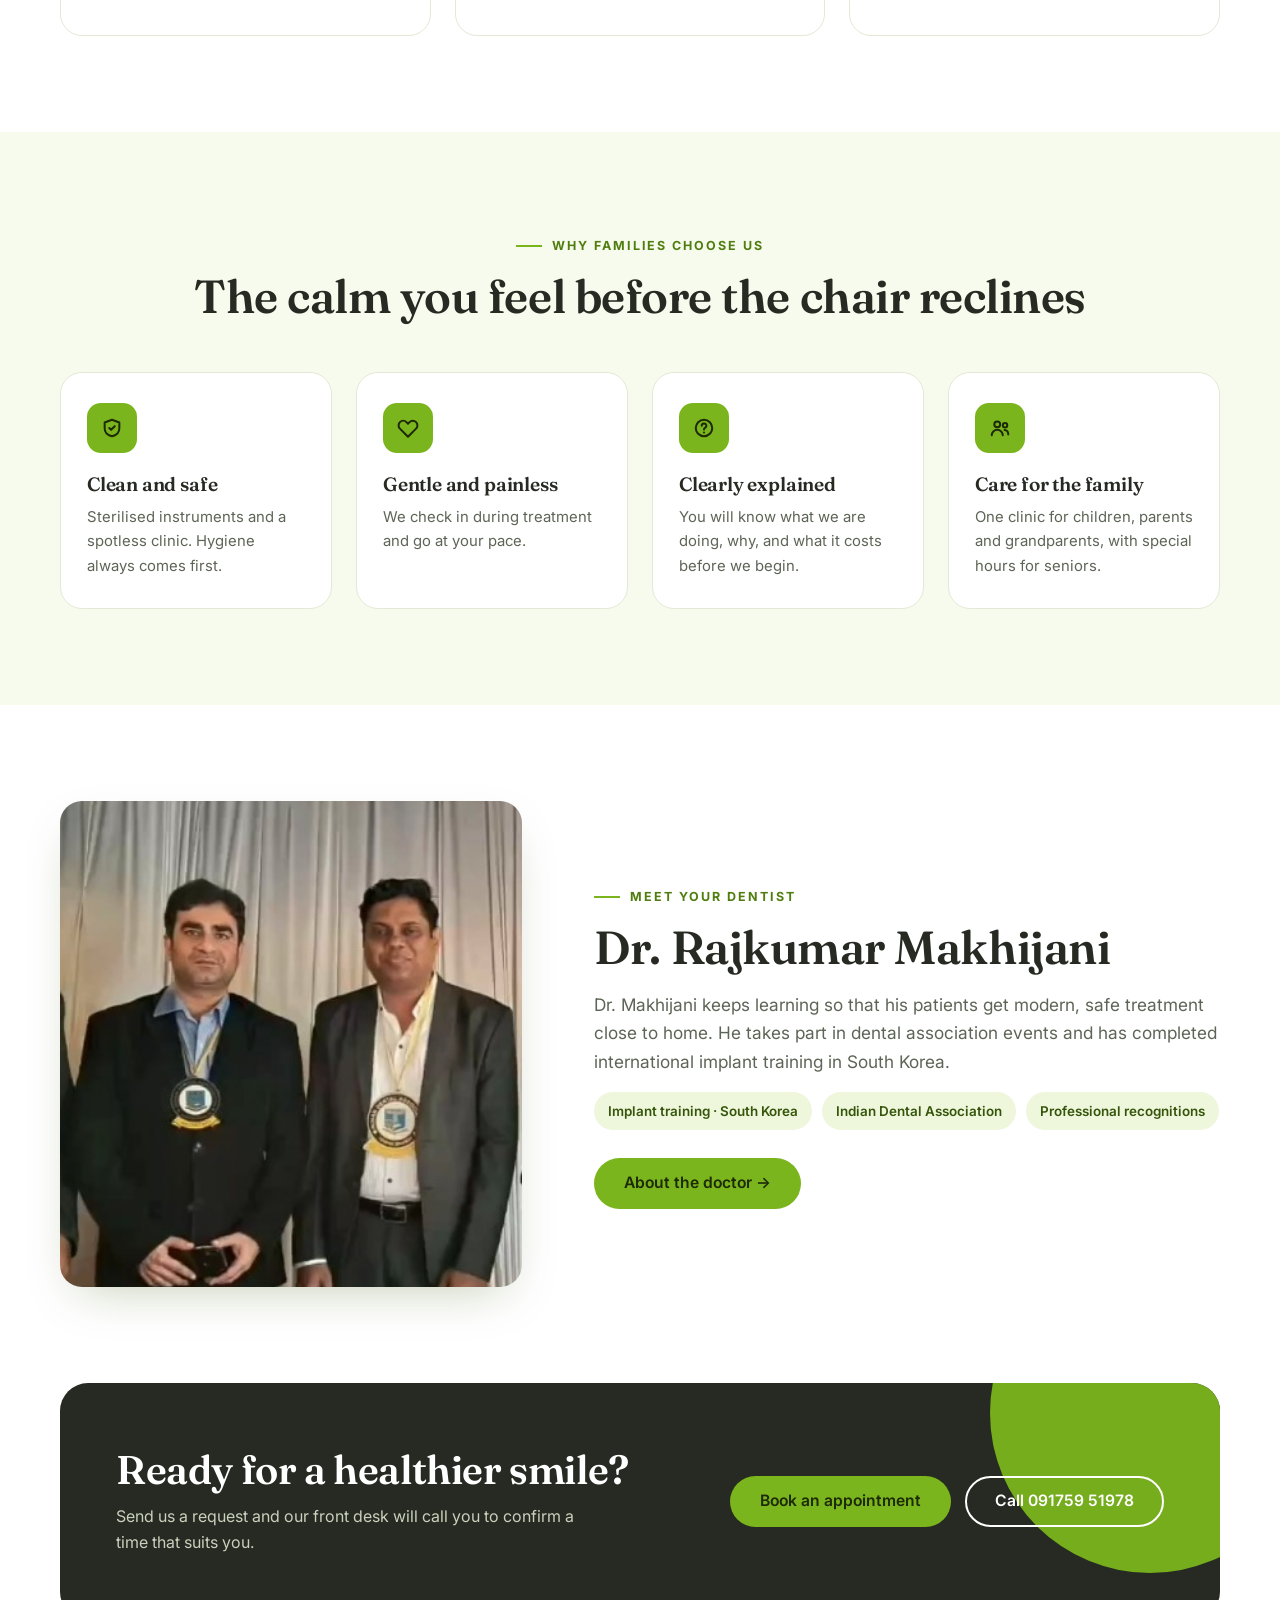
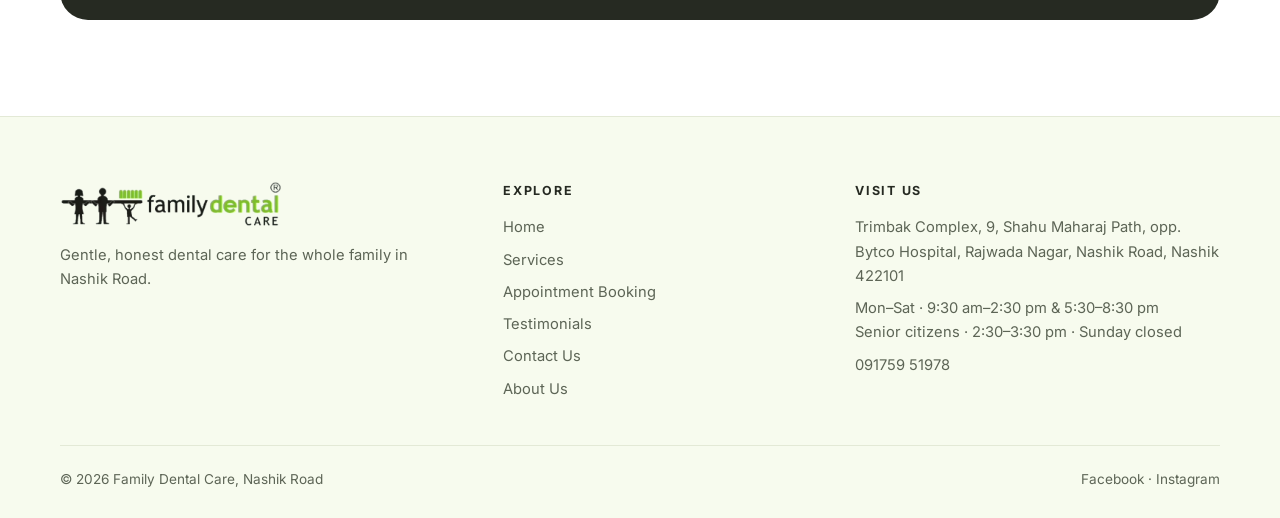
==== commit 7e4e7593: "Header: Book button far right with phone below, centred menu, cache-busted assets Co-Authored-By: Cl" ====
--- a/index.html
+++ b/index.html
@@ -9,8 +9,8 @@
 <link rel="preconnect" href="https://fonts.googleapis.com">
 <link rel="preconnect" href="https://fonts.gstatic.com" crossorigin>
 <link href="https://fonts.googleapis.com/css2?family=Fraunces:opsz,wght@9..144,500;9..144,600&family=Inter:wght@400;500;600;700&display=swap" rel="stylesheet">
-<link rel="stylesheet" href="css/style.css">
-<link rel="stylesheet" href="css/home.css">
+<link rel="stylesheet" href="css/style.css?v=3">
+<link rel="stylesheet" href="css/home.css?v=3">
 </head>
 <body>
 
@@ -28,8 +28,8 @@
       </ul>
     </nav>
     <div class="nav-cta">
+      <a class="btn btn-primary" href="appointment.html">Book a visit</a>
       <a class="nav-phone" href="tel:+919175951978"><svg width="18" height="18" viewBox="0 0 24 24" fill="none" stroke="currentColor" stroke-width="2.2" stroke-linecap="round" stroke-linejoin="round" aria-hidden="true"><path d="M22 16.9v3a2 2 0 0 1-2.2 2 19.8 19.8 0 0 1-8.6-3.1 19.5 19.5 0 0 1-6-6A19.8 19.8 0 0 1 2.1 4.2 2 2 0 0 1 4.1 2h3a2 2 0 0 1 2 1.7c.1 1 .4 1.9.7 2.8a2 2 0 0 1-.5 2.1L8.1 9.9a16 16 0 0 0 6 6l1.3-1.3a2 2 0 0 1 2.1-.4c.9.3 1.8.6 2.8.7a2 2 0 0 1 1.7 2z"/></svg>091759 51978</a>
-      <a class="btn btn-primary" href="appointment.html">Book a visit</a>
       <button class="burger" id="burger" aria-label="Menu" aria-expanded="false"><span></span><span></span><span></span></button>
     </div>
   </div>
@@ -228,6 +228,6 @@
 </footer>
 
 <a class="btn btn-primary float-call" href="tel:+919175951978">Call to book · 091759 51978</a>
-<script src="js/main.js"></script>
+<script src="js/main.js?v=3"></script>
 </body>
 </html>
--- a/css/style.css
+++ b/css/style.css
@@ -43,14 +43,15 @@
 .site-header .wrap.nav{width:calc(100% - 64px);max-width:1800px}
 .nav{display:flex;align-items:center;justify-content:space-between;gap:24px;height:78px}
 .brand img{height:46px;width:auto}
-.site-nav ul{display:flex;gap:28px;list-style:none;font-size:.95rem;font-weight:500}
+.site-nav{flex:1}
+.site-nav ul{justify-content:center;display:flex;gap:28px;list-style:none;font-size:.95rem;font-weight:500}
 .site-nav a{white-space:nowrap;padding:6px 0;border-bottom:2px solid transparent;transition:.15s}
 .site-nav a:hover{color:var(--green-dark)}
 .site-nav a[aria-current="page"]{color:var(--green-dark);border-bottom-color:var(--green)}
-.nav-cta{display:flex;align-items:center;gap:16px;margin-left:auto}
-.nav-phone{font-weight:600;font-size:.95rem;white-space:nowrap;display:inline-flex;align-items:center;gap:8px}
-.nav-phone svg{color:var(--green-dark)}
-.nav-cta .btn{padding:11px 22px;font-size:.92rem;white-space:nowrap}
+.nav-cta{display:flex;flex-direction:column;align-items:flex-end;gap:5px;margin-left:auto}
+.nav-cta .btn{padding:9px 22px;font-size:.92rem;white-space:nowrap}
+.nav-phone{font-weight:600;font-size:.88rem;white-space:nowrap;display:inline-flex;align-items:center;gap:6px;line-height:1}
+.nav-phone svg{width:15px;height:15px;color:var(--green-dark)}
 .burger{display:none;background:none;border:0;width:44px;height:44px;cursor:pointer}
 .burger span{display:block;width:24px;height:2px;background:var(--ink);margin:5px auto;transition:.2s}
 
@@ -69,7 +70,6 @@
 .reveal.in{opacity:1;transform:none}
 
 @media(max-width:1180px){
-  .nav-phone{display:none}
   .site-nav ul{gap:22px}
 }
 @media(max-width:1060px){
@@ -80,7 +80,7 @@
   .site-nav li a{display:block;padding:15px 0;border-bottom:1px solid var(--line)}
   .site-nav a[aria-current="page"]{border-bottom-color:var(--line)}
   .burger{display:block}
-  .nav-cta .btn{display:none}
+  .nav-cta .btn,.nav-phone{display:none}
   .foot-grid{grid-template-columns:1fr;gap:34px}
   .float-call{display:flex;position:fixed;bottom:16px;left:16px;right:16px;z-index:60;box-shadow:0 14px 30px -10px rgba(0,0,0,.45)}
   .site-footer{padding-bottom:90px}
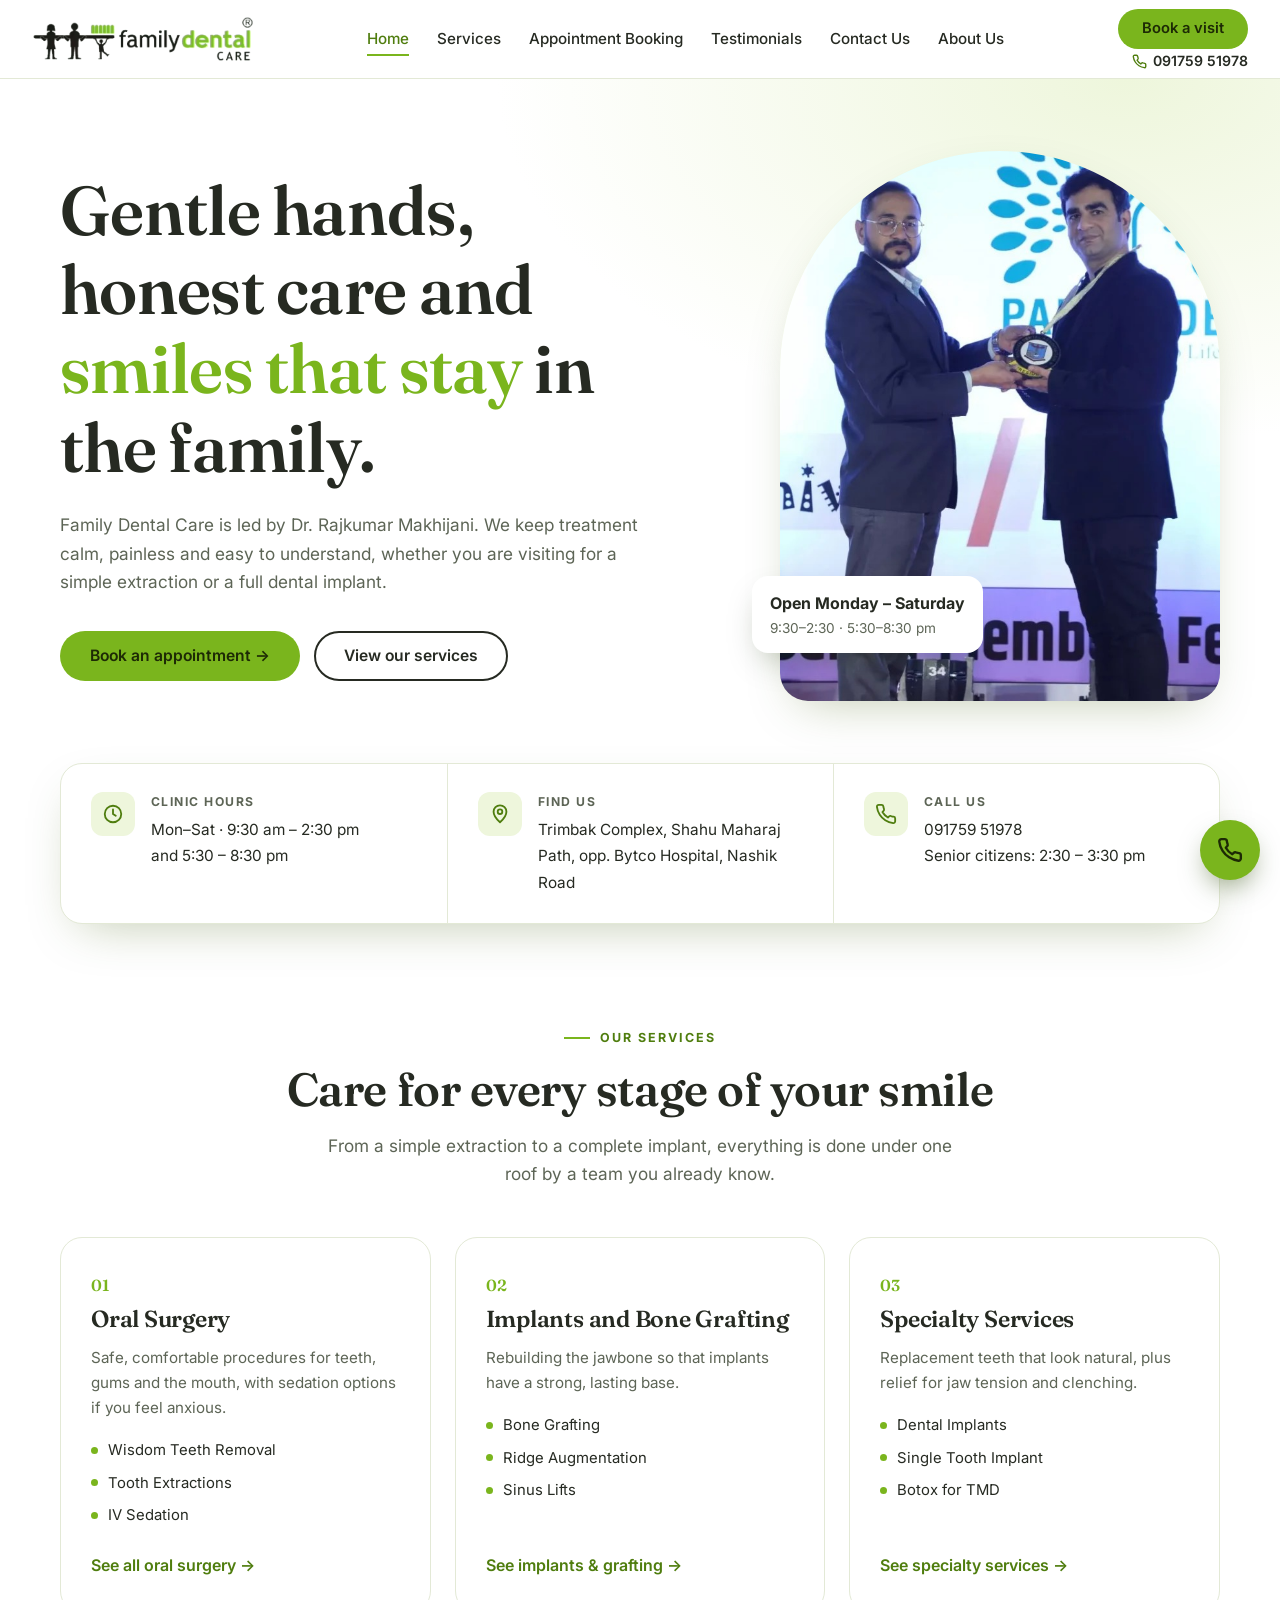
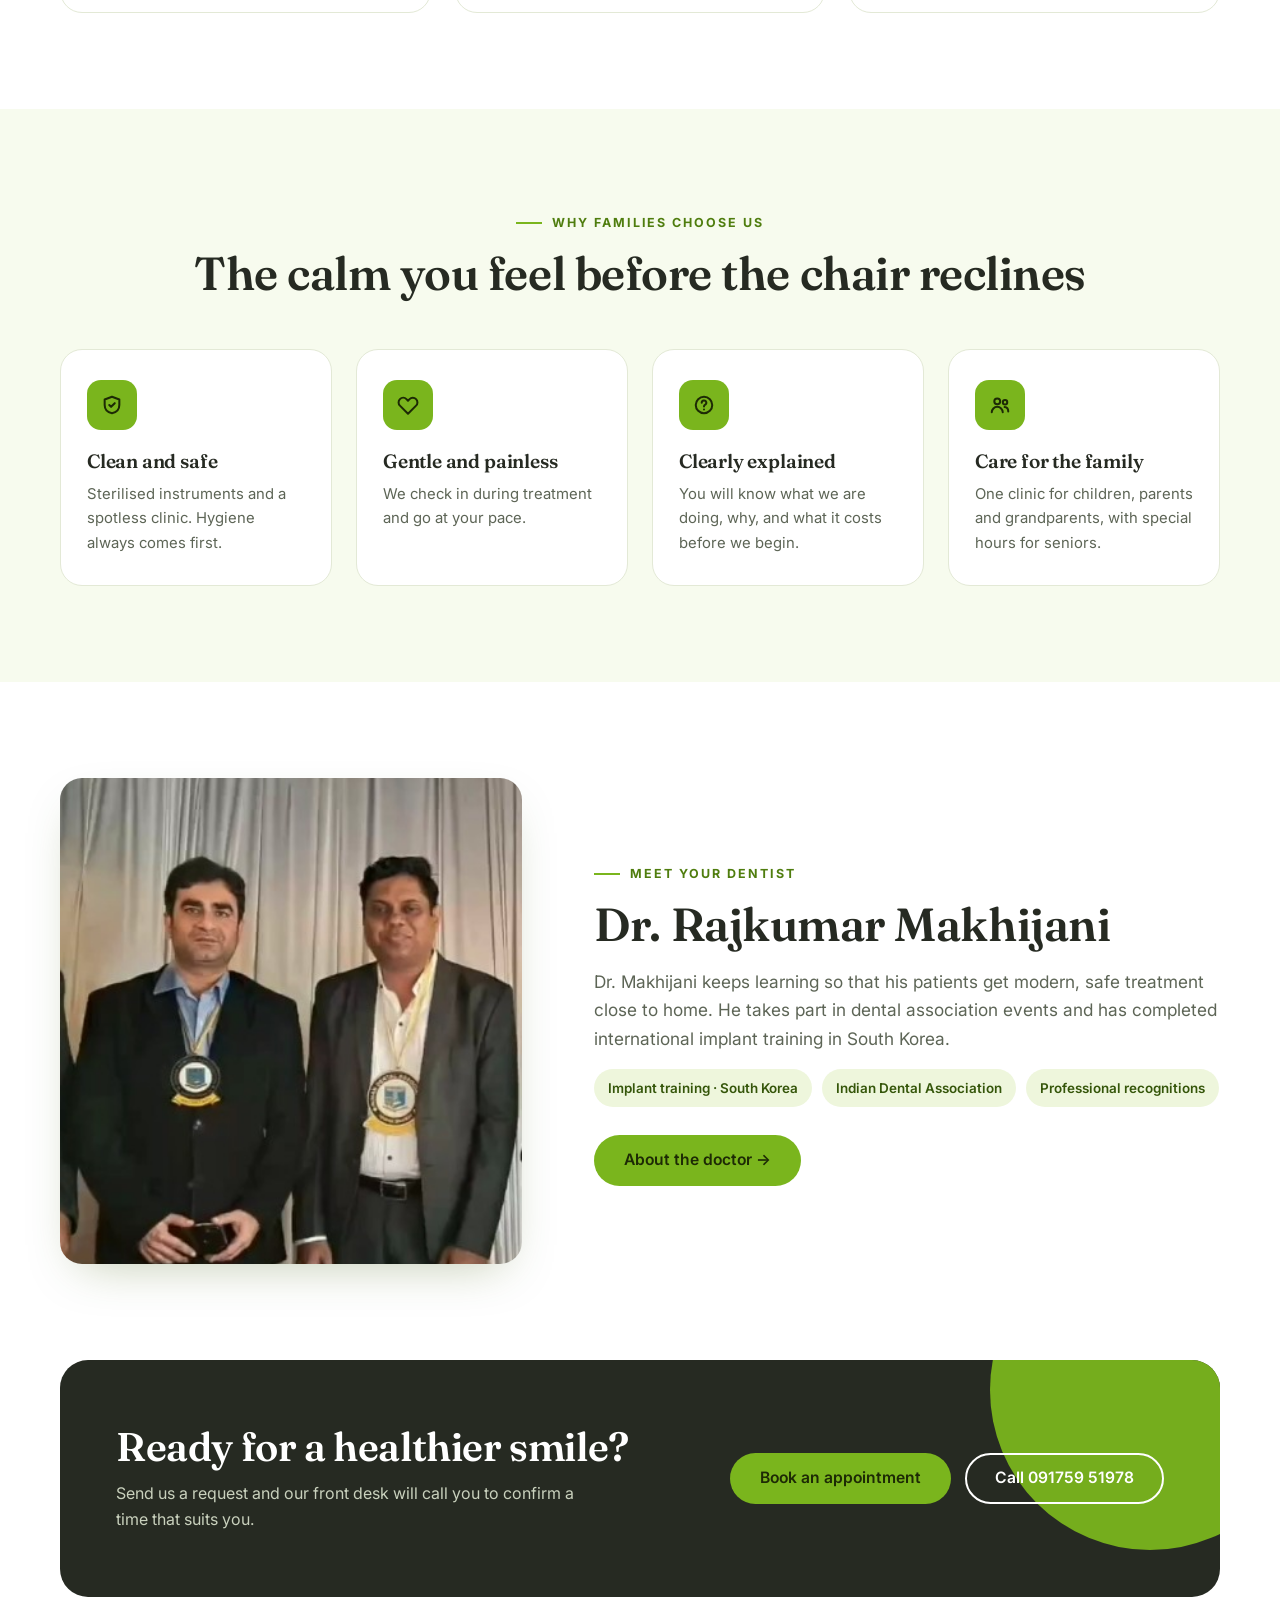
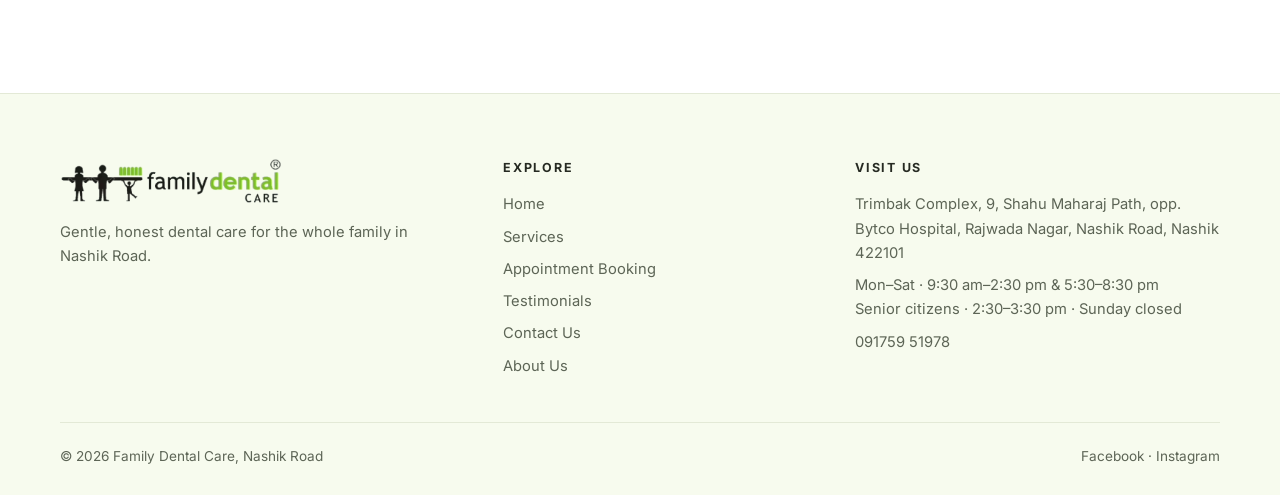
==== commit e60b2dc7: "Home: remove location pill; replace call bar with round call icon Co-Authored-By: Claude Sonnet 5.5 " ====
--- a/index.html
+++ b/index.html
@@ -9,8 +9,8 @@
 <link rel="preconnect" href="https://fonts.googleapis.com">
 <link rel="preconnect" href="https://fonts.gstatic.com" crossorigin>
 <link href="https://fonts.googleapis.com/css2?family=Fraunces:opsz,wght@9..144,500;9..144,600&family=Inter:wght@400;500;600;700&display=swap" rel="stylesheet">
-<link rel="stylesheet" href="css/style.css?v=3">
-<link rel="stylesheet" href="css/home.css?v=3">
+<link rel="stylesheet" href="css/style.css?v=4">
+<link rel="stylesheet" href="css/home.css?v=4">
 </head>
 <body>
 
@@ -40,10 +40,6 @@
   <section class="hero">
     <div class="wrap hero-grid">
       <div>
-        <span class="pin">
-          <svg width="14" height="14" viewBox="0 0 24 24" fill="none" stroke="currentColor" stroke-width="2.4" stroke-linecap="round" stroke-linejoin="round" aria-hidden="true"><path d="M12 21s7-6.2 7-11.5A7 7 0 0 0 5 9.5C5 14.8 12 21 12 21z"/><circle cx="12" cy="9.5" r="2.5"/></svg>
-          Opp. Bytco Hospital, Nashik Road
-        </span>
         <h1>Gentle hands, honest care and <em>smiles that stay</em> in the family.</h1>
         <p class="lead">Family Dental Care is led by Dr. Rajkumar Makhijani. We keep treatment calm, painless and easy to understand, whether you are visiting for a simple extraction or a full dental implant.</p>
         <div class="btn-row">
@@ -227,7 +223,7 @@
   </div>
 </footer>
 
-<a class="btn btn-primary float-call" href="tel:+919175951978">Call to book · 091759 51978</a>
-<script src="js/main.js?v=3"></script>
+<a class="float-call" href="tel:+919175951978" aria-label="Call Family Dental Care on 091759 51978"><svg viewBox="0 0 24 24" width="26" height="26" fill="none" stroke="currentColor" stroke-width="2.2" stroke-linecap="round" stroke-linejoin="round" aria-hidden="true"><path d="M22 16.9v3a2 2 0 0 1-2.2 2 19.8 19.8 0 0 1-8.6-3.1 19.5 19.5 0 0 1-6-6A19.8 19.8 0 0 1 2.1 4.2 2 2 0 0 1 4.1 2h3a2 2 0 0 1 2 1.7c.1 1 .4 1.9.7 2.8a2 2 0 0 1-.5 2.1L8.1 9.9a16 16 0 0 0 6 6l1.3-1.3a2 2 0 0 1 2.1-.4c.9.3 1.8.6 2.8.7a2 2 0 0 1 1.7 2z"/></svg></a>
+<script src="js/main.js?v=4"></script>
 </body>
 </html>
--- a/css/style.css
+++ b/css/style.css
@@ -63,7 +63,8 @@
 .foot-grid ul{list-style:none;display:grid;gap:8px}
 .foot-grid a:hover{color:var(--green-dark)}
 .foot-bottom{border-top:1px solid var(--line);margin-top:44px;padding-top:22px;font-size:.85rem;display:flex;justify-content:space-between;gap:12px;flex-wrap:wrap}
-.float-call{display:none}
+.float-call{display:grid;place-items:center;position:fixed;right:20px;bottom:20px;z-index:60;width:60px;height:60px;border-radius:50%;background:var(--green);color:#1d2a05;box-shadow:0 12px 28px -8px rgba(40,70,0,.55);transition:.2s}
+.float-call:hover{background:#6aa216;transform:translateY(-3px)}
 
 /* reveal */
 .reveal{opacity:0;transform:translateY(24px);transition:opacity .7s,transform .7s}
@@ -82,7 +83,5 @@
   .burger{display:block}
   .nav-cta .btn,.nav-phone{display:none}
   .foot-grid{grid-template-columns:1fr;gap:34px}
-  .float-call{display:flex;position:fixed;bottom:16px;left:16px;right:16px;z-index:60;box-shadow:0 14px 30px -10px rgba(0,0,0,.45)}
-  .site-footer{padding-bottom:90px}
 }
 @media(prefers-reduced-motion:reduce){.reveal{opacity:1;transform:none}html{scroll-behavior:auto}}
--- a/css/home.css
+++ b/css/home.css
@@ -2,7 +2,7 @@
 .hero{padding:72px 0 96px;background:radial-gradient(900px 520px at 88% 0,var(--green-soft),transparent 70%),var(--white);overflow:hidden}
 .hero-grid{display:grid;grid-template-columns:1.1fr .9fr;gap:64px;align-items:center}
 .pin{display:inline-flex;gap:8px;align-items:center;background:var(--green-soft);color:var(--green-dark);padding:8px 16px;border-radius:999px;font-size:.84rem;font-weight:600}
-.hero h1{font-size:clamp(2.5rem,5.4vw,4.3rem);margin:24px 0}
+.hero h1{font-size:clamp(2.5rem,5.4vw,4.3rem);margin:0 0 24px}
 .hero h1 em{font-style:normal;color:var(--green)}
 .hero .lead{margin-bottom:34px}
 .hero-photo{position:relative;max-width:440px;margin-left:auto;width:100%}
